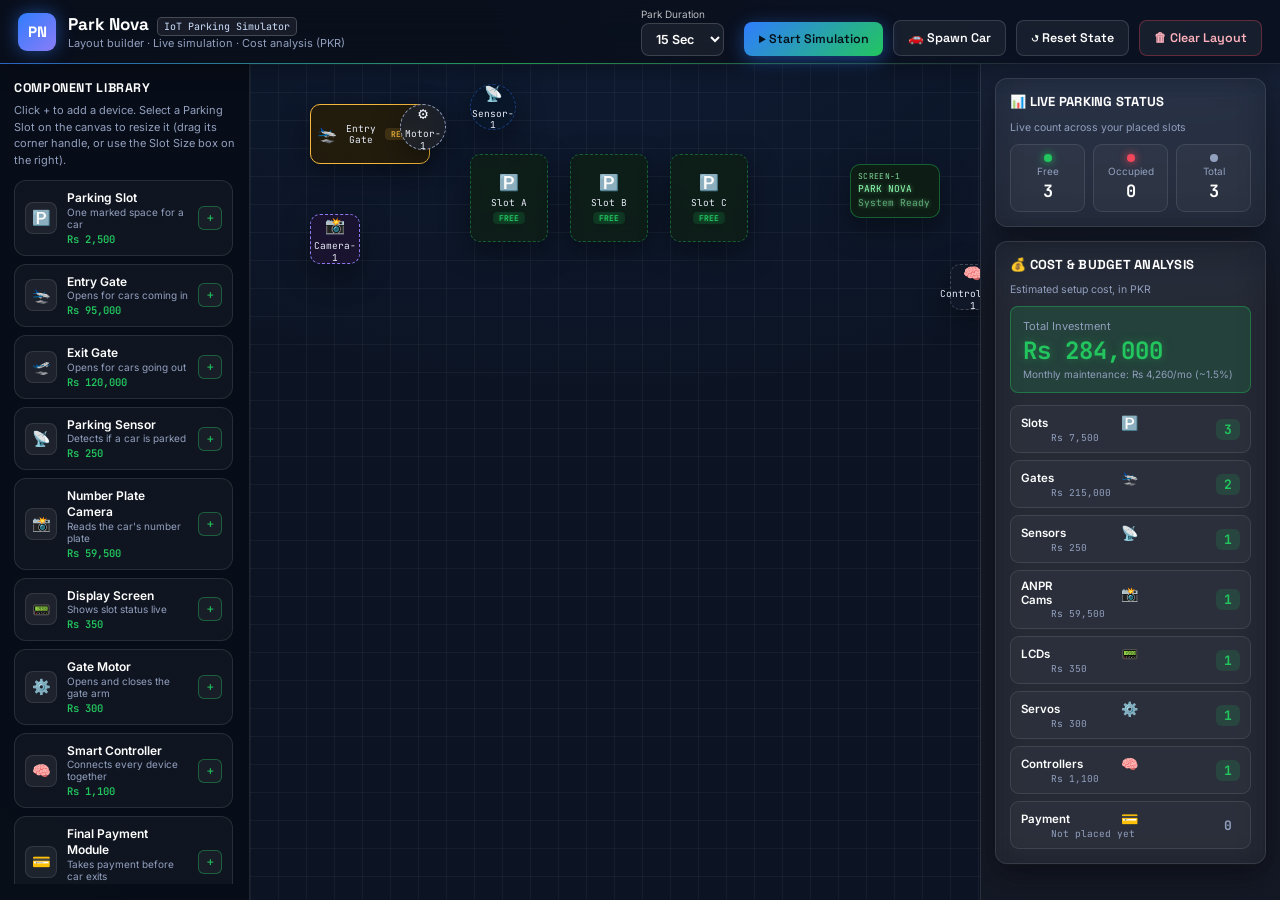
==== simulation.html @ efc7cf53 "Updated Simulation" ====
<!DOCTYPE html>
<html lang="ur">
<head>
<meta charset="UTF-8">
<meta name="viewport" content="width=device-width, initial-scale=1.0">
<title>Park Nova — IoT Parking Simulator</title>
<link rel="preconnect" href="https://fonts.googleapis.com">
<link href="https://fonts.googleapis.com/css2?family=Space+Grotesk:wght@500;600;700&family=JetBrains+Mono:wght@400;500;700&family=Inter:wght@400;500;600&display=swap" rel="stylesheet">
<link rel="stylesheet" href="style.css">

</head>
<body>

<header class="topbar">
  <div class="brand">
    <div class="brand-mark">PN</div>
    <div class="brand-text">
      <h1>Park Nova <span class="tag">IoT Parking Simulator</span></h1>
      <p>Layout builder · Live simulation · Cost analysis (PKR)</p>
    </div>
  </div>
  <div class="topbar-actions">
    <!-- "SYSTEM STARTING" status pill hata diya gaya hai (user request) -->
    <div class="duration-picker">
      <span>Park Duration</span>
      <select id="durationSelect">
        <option value="10">10 Sec</option>
        <option value="15" selected>15 Sec</option>
        <option value="20">20 Sec</option>
        <option value="25">25 Sec</option>
      </select>
    </div>
    <button id="btnStart" class="btn btn-accent">▶ Start Simulation</button>
    <button id="btnSpawn" class="btn btn-ghost">🚗 Spawn Car</button>
    <button id="btnReset" class="btn btn-ghost">↺ Reset State</button>
    <button id="btnClear" class="btn btn-danger-ghost">🗑 Clear Layout</button>
  </div>
</header>

<main class="layout">

  <!-- LEFT: component library -->
  <aside class="panel lib">
    <h2>Component Library</h2>
    <p class="hint">Click + to add a device. Select a Parking Slot on the canvas to resize it (drag its corner handle, or use the Slot Size box on the right).</p>
    <div id="libList" class="lib-list"></div>
  </aside>

  <!-- CENTER: canvas -->
  <section class="canvas-wrap">
    <div id="canvas" class="canvas"></div>
  </section>

  <!-- RIGHT: cost analysis -->
  <aside class="panel side">

    <div class="card slot-size-card" id="slotSizeCard" style="display:none;">
      <h2>📐 Slot Size</h2>
      <p class="card-sub">Selected slot: <b id="slotSizeName">—</b></p>
      <div class="slot-size-controls">
        <label>Width (px)
          <input type="number" id="slotWidthInput" min="30" max="400" step="2">
        </label>
        <label>Height (px)
          <input type="number" id="slotHeightInput" min="30" max="400" step="2">
        </label>
      </div>
      <p class="card-sub" style="margin-top:8px;">Tip: you can also drag the small square on the slot's corner directly on the canvas.</p>
    </div>

    <div class="card status-card">
      <h2>📊 Live Parking Status</h2>
      <p class="card-sub">Live count across your placed slots</p>
      <div class="status-row-grid" id="statusRowGrid"></div>
    </div>

    <div class="card cost-card">
      <h2>💰 Cost &amp; Budget Analysis</h2>
      <p class="card-sub">Estimated setup cost, in PKR</p>
      <div class="total-box">
        <span>Total Investment</span>
        <strong id="totalCost">Rs 0</strong>
        <small id="monthlyCost">Monthly maintenance: Rs 0/mo</small>
      </div>
      <div class="stat-grid" id="statGrid"></div>
    </div>

  </aside>

</main>

<script src="script.js"></script>

</body>
</html>
---- style.css ----
/* =====================================================================
   Park Nova — IoT Parking Simulator
   style.css — dark glassmorphism dashboard theme.
   ===================================================================== */
:root{
  --bg: #0a0f1c;
  --panel: rgba(255,255,255,0.045);
  --panel-2: rgba(255,255,255,0.035);
  --panel-solid: #121a2b;
  --border: rgba(255,255,255,0.10);
  --border-strong: rgba(255,255,255,0.20);
  --text: #eef2fb;
  --muted: #92a0bf;

  --accent: #22c55e;        /* green — available / sensors OK */
  --accent-dim: rgba(34,197,94,.4);
  --accent-bg: rgba(34,197,94,.15);

  --amber: #f5b83d;         /* reserved / gates */
  --amber-bg: rgba(245,184,61,.15);

  --violet: #8b7cf6;        /* camera / ANPR */
  --violet-bg: rgba(139,124,246,.17);

  --danger: #f0475a;        /* occupied / delete */
  --danger-bg: rgba(240,71,90,.16);

  --blue: #2f7dff;          /* sensors / IoT activity / brand */
  --blue-dim: rgba(47,125,255,.4);
  --blue-bg: rgba(47,125,255,.15);
  --blue-dark: #0d1f3d;

  --font-display: 'Space Grotesk', sans-serif;
  --font-body: 'Inter', sans-serif;
  --font-mono: 'JetBrains Mono', monospace;
  --radius: 12px;
  --shadow: 0 10px 30px rgba(0,0,0,.4);
  --glass-blur: 18px;
}

*{ box-sizing: border-box; }

html,body{
  margin:0; height:100%;
  background:
    radial-gradient(1100px 650px at 88% -8%, rgba(47,125,255,.14), transparent 60%),
    radial-gradient(900px 600px at -8% 105%, rgba(34,197,94,.10), transparent 55%),
    var(--bg);
  color: var(--text);
  font-family: var(--font-body);
  overflow: hidden;
}

button{ font-family: var(--font-display); cursor:pointer; }
h1,h2{ font-family: var(--font-display); margin:0; }

/* ---------- topbar ---------- */
.topbar{
  height:64px;
  display:flex; align-items:center; justify-content:space-between;
  padding:0 18px;
  background: rgba(10,16,28,.72);
  backdrop-filter: blur(var(--glass-blur));
  -webkit-backdrop-filter: blur(var(--glass-blur));
  border-bottom:1px solid var(--border);
  box-shadow: 0 2px 24px rgba(0,0,0,.4);
  position:relative; z-index:20;
}
.topbar::after{
  content:''; position:absolute; left:0; right:0; bottom:-1px; height:1px;
  background: linear-gradient(90deg, var(--blue), var(--accent), transparent 80%);
  opacity:.7;
}
.brand{ display:flex; align-items:center; gap:12px; }
.brand-mark{
  width:38px; height:38px; border-radius:9px;
  background: linear-gradient(135deg, var(--blue), var(--violet));
  color:#fff; font-family:var(--font-display); font-weight:700;
  display:flex; align-items:center; justify-content:center; font-size:15px;
  box-shadow: 0 0 18px rgba(47,125,255,.5);
}
.brand-text h1{ font-size:17px; display:flex; align-items:baseline; gap:8px; color:#fff; }
.brand-text .tag{ font-size:10px; color:#cfe0ff; font-family:var(--font-mono); font-weight:400;
  border:1px solid rgba(255,255,255,.2); background:rgba(255,255,255,.06); padding:2px 6px; border-radius:5px; }
.brand-text p{ margin:0; font-size:11px; color: var(--muted); }

.topbar-actions{ display:flex; align-items:flex-end; gap:10px; }

.status-dot{ width:8px; height:8px; border-radius:50%; flex:none; }
.status-dot.online{ background:#22c55e; box-shadow:0 0 8px #22c55e; animation: pulse-dot 1.7s ease-in-out infinite; }
.status-dot.partial{ background:#f5b83d; box-shadow:0 0 8px #f5b83d; animation: pulse-dot 1.7s ease-in-out infinite; }
.status-dot.offline{ background:#5b6579; }
@keyframes pulse-dot{ 0%,100%{ opacity:1; } 50%{ opacity:.4; } }

.btn{
  border:1px solid var(--border); background:var(--panel-2); color:var(--text);
  padding:9px 14px; border-radius:8px; font-size:12.5px; font-weight:600;
  transition: transform .12s ease, border-color .12s ease, background .12s ease;
}
.btn:hover{ transform: translateY(-1px); border-color: var(--accent); }

/* topbar buttons sit on the dark glass header */
.topbar-actions .btn{
  background: rgba(255,255,255,.055); color:#fff; border-color: rgba(255,255,255,.14);
}
.topbar-actions .btn:hover{ background: rgba(255,255,255,.12); border-color: rgba(255,255,255,.3); }
.topbar-actions .btn-accent{
  background: linear-gradient(135deg, var(--blue), var(--accent)); color:#04101a; border:none;
  box-shadow: 0 4px 18px rgba(47,125,255,.45);
}
.topbar-actions .btn-accent:hover{ filter:brightness(1.08); }
.topbar-actions .btn-danger-ghost{ color:#ffb2bd; border-color: rgba(240,71,90,.35); }
.topbar-actions .btn-danger-ghost:hover{ background: rgba(240,71,90,.2); border-color:#ffb2bd; color:#fff; }

.btn-accent{ background: var(--accent); color:#04150c; border-color: var(--accent); }
.btn-ghost{ background: var(--panel-2); }
.btn-danger-ghost{ background: var(--panel-2); color: var(--danger); border-color: rgba(240,71,90,.3); }
.btn-danger-ghost:hover{ border-color: var(--danger); }

.duration-picker{ display:flex; flex-direction:column; gap:3px; font-size:10px; color:rgba(255,255,255,.72); margin-right:10px; }
.duration-picker select{
  background: rgba(255,255,255,.06); color:#fff; border:1px solid rgba(255,255,255,.16); border-radius:8px;
  padding:7px 10px; font-size:12.5px; font-weight:600; font-family: inherit; cursor:pointer;
}
.duration-picker select option{ background:#0f1726; color:#fff; }
.duration-picker select:focus{ outline:none; border-color: var(--blue); }

/* ---------- layout grid ---------- */
.layout{
  display:grid;
  grid-template-columns: 250px 1fr 300px;
  height: calc(100% - 64px);
}
.panel{ overflow:hidden; display:flex; flex-direction:column; }
.panel.lib{
  background: linear-gradient(rgba(8,13,24,.92), rgba(8,13,24,.92));
  backdrop-filter: blur(var(--glass-blur));
  -webkit-backdrop-filter: blur(var(--glass-blur));
}
.panel.side{
  background: var(--panel);
  backdrop-filter: blur(var(--glass-blur));
  -webkit-backdrop-filter: blur(var(--glass-blur));
}
.lib{ border-right:1px solid var(--border); padding:16px 14px; }
.side{ border-left:1px solid var(--border); padding:14px; gap:14px; overflow-y:auto; }
.lib h2, .side h2{ font-size:12.5px; letter-spacing:.05em; color:#fff; text-transform:uppercase; }

.hint{ font-size:11px; color:var(--muted); line-height:1.5; margin:6px 0 12px; }

/* ---------- component library ---------- */
.lib-list{ overflow-y:auto; display:flex; flex-direction:column; gap:8px; padding-right:2px; }
.lib-item{
  display:flex; align-items:center; gap:10px;
  border:1px solid var(--border); background: var(--panel-2);
  border-radius: var(--radius); padding:9px 10px; cursor:pointer;
  transition: border-color .12s ease, background .12s ease, transform .12s ease;
}
.lib-item:hover{ border-color: var(--blue); background: var(--blue-bg); transform: translateY(-1px); }
.lib-icon{
  width:32px; height:32px; border-radius:8px; display:flex; align-items:center; justify-content:center;
  font-size:15px; background: rgba(255,255,255,.06); border:1px solid var(--border); flex:none;
}
.lib-meta{ flex:1; min-width:0; }
.lib-meta .name{ font-size:12px; font-weight:600; line-height:1.3; color:#fff; }
.lib-meta .desc{ font-size:10px; color:var(--muted); }
.lib-meta .price{ font-family:var(--font-mono); font-size:10.5px; color:var(--accent); margin-top:2px; font-weight:600; }
.lib-add{
  width:24px; height:24px; border-radius:6px; border:1px solid var(--accent-dim); background: rgba(255,255,255,.04);
  color:var(--accent); font-size:14px; line-height:1; flex:none;
}
.lib-add:hover{ background: var(--accent); color:#04150c; }

/* ---------- canvas ---------- */
.canvas-wrap{
  position:relative; overflow:auto;
  background:
    linear-gradient(rgba(255,255,255,.045) 1px, transparent 1px) 0 0/28px 28px,
    linear-gradient(90deg, rgba(255,255,255,.045) 1px, transparent 1px) 0 0/28px 28px,
    radial-gradient(1200px 700px at 50% -10%, rgba(47,125,255,.07), transparent 60%),
    #0c1424;
}
.canvas{
  position:relative;
  width:1400px; height:1000px;
}

/* placed item base */
.placed{
  position:absolute; user-select:none; touch-action:none;
  border-radius:10px; border:1.5px dashed var(--border-strong);
  background: rgba(18,26,42,.88);
  backdrop-filter: blur(6px);
  box-shadow: var(--shadow);
  display:flex; flex-direction:column; align-items:center; justify-content:center;
  gap:4px; cursor:grab; padding:6px;
  font-family: var(--font-mono);
  color: var(--text);
}
.placed:active{ cursor:grabbing; }
.placed.selected{ border-color:#fff; border-style:solid; box-shadow:0 0 0 2px rgba(255,255,255,.22), var(--shadow); }
.placed .p-icon{ font-size:16px; }
.placed .p-label{ font-size:9.5px; color:#e7ecf7; text-align:center; line-height:1.2; }
.placed .p-status{
  font-size:8px; padding:1px 6px; border-radius:4px; font-weight:700; letter-spacing:.03em;
}
.placed .p-del{
  position:absolute; top:-8px; right:-8px; width:18px; height:18px; border-radius:50%;
  background: var(--danger); color:#fff; border:none; font-size:11px; line-height:1;
  display:none; align-items:center; justify-content:center;
  cursor:pointer; z-index:7;
}
.placed.selected .p-del{ display:flex; }

/* NEW: resize handle — only shown on a selected Parking Slot, bottom-right corner */
.placed .resize-handle{
  position:absolute; right:-7px; bottom:-7px; width:14px; height:14px;
  border-radius:3px; background:#fff; border:2px solid var(--blue);
  cursor:nwse-resize; display:none; z-index:6; box-shadow:0 0 6px rgba(0,0,0,.5);
}
.placed.slot.selected .resize-handle{ display:block; }

/* type variants */
.placed.slot{ width:78px; height:88px; border-color: var(--accent-dim); background: rgba(14,30,22,.88); }
.placed.slot .p-status.free{ background: var(--accent-bg); color: var(--accent); text-shadow:0 0 6px rgba(34,197,94,.55); }
.placed.slot .p-status.occupied{ background: var(--danger-bg); color: var(--danger); text-shadow:0 0 6px rgba(240,71,90,.55); }

.placed.entry-gate, .placed.exit-gate{
  width:120px; height:60px; border-color: var(--amber); border-style:solid; flex-direction:row; gap:8px;
  background: rgba(38,29,10,.88);
}
.placed.entry-gate .p-status, .placed.exit-gate .p-status{ background: var(--amber-bg); color:var(--amber); }
.placed.entry-gate .p-status.open, .placed.exit-gate .p-status.open{ background: var(--accent-bg); color: var(--accent); }

.placed.sensor{ width:46px; height:46px; border-radius:50%; border-color: var(--blue-dim); background: rgba(10,22,42,.88); transition: box-shadow .2s ease, border-color .2s ease; }
.placed.sensor .p-icon{ font-size:15px; }
.placed.sensor.detecting{ border-color: var(--blue); box-shadow: 0 0 0 8px var(--blue-bg); animation: pulse-ring-blue 1s ease-out; }

.placed.lcd{
  width:128px; height:66px; border-color: var(--accent-dim); border-style:solid; padding:5px 7px;
  background: #0d1c14; align-items:flex-start; justify-content:center; gap:2px;
}
.placed.lcd .p-label{ font-size:8px; color:#7fd99a; text-transform:uppercase; letter-spacing:.04em; }
.lcd-screen{ width:100%; display:flex; flex-direction:column; gap:1px; }
.lcd-line{
  font-family: var(--font-mono); font-size:9.5px; color:#8effb0; line-height:1.35;
  white-space:nowrap; overflow:hidden; text-overflow:ellipsis; width:100%;
  text-shadow: 0 0 5px rgba(142,255,176,.55);
}
.lcd-line.dim{ color:#5fae78; }

.placed.camera{ width:50px; height:50px; border-color: var(--violet); background: rgba(28,20,48,.88); transition: box-shadow .2s ease; position:relative; }
.placed.camera.detecting{ box-shadow: 0 0 0 8px var(--violet-bg); animation: pulse-ring-violet .9s ease-out; }
.placed.camera.detecting::after{ content:'●'; position:absolute; top:2px; right:4px; color:var(--danger); font-size:9px; animation: blink .35s steps(1) infinite; }

.placed.servo{ width:46px; height:46px; border-color: var(--muted); border-radius:50%; background: rgba(28,32,42,.88); }

@keyframes pulse-ring{ 0%{ box-shadow: 0 0 0 0 var(--accent-bg); } 70%{ box-shadow: 0 0 0 10px rgba(34,197,94,0); } 100%{ box-shadow: 0 0 0 0 rgba(34,197,94,0); } }
@keyframes pulse-ring-blue{ 0%{ box-shadow: 0 0 0 0 var(--blue-bg); } 70%{ box-shadow: 0 0 0 10px rgba(47,125,255,0); } 100%{ box-shadow: 0 0 0 0 rgba(47,125,255,0); } }
@keyframes pulse-ring-violet{ 0%{ box-shadow: 0 0 0 0 var(--violet-bg); } 70%{ box-shadow: 0 0 0 10px rgba(139,124,246,0); } 100%{ box-shadow: 0 0 0 0 rgba(139,124,246,0); } }
@keyframes blink{ 0%,100%{ opacity:1; } 50%{ opacity:0; } }

/* car */
.car{
  position:absolute; width:28px; height:16px; border-radius:4px;
  background: var(--amber); box-shadow:0 2px 10px rgba(245,184,61,.5);
  transition: left 1.4s ease, top 1.4s ease;
  display:flex; align-items:center; justify-content:center; font-size:10px; z-index:50;
}
.car-plate{
  position:absolute; top:-16px; left:50%; transform:translateX(-50%);
  font-family: var(--font-mono); font-size:8px; font-weight:700; color:#fff;
  background: #0a0f1c; padding:1px 5px; border-radius:4px; white-space:nowrap;
  box-shadow: var(--shadow); border:1px solid var(--border-strong);
}

.car-timer{
  position:absolute; top:-30px; left:50%; transform:translateX(-50%);
  font-family: var(--font-mono); font-size:8px; font-weight:700; color: var(--accent);
  background: rgba(34,197,94,.18); border:1px solid var(--accent-dim); padding:1px 5px; border-radius:4px; white-space:nowrap;
}
.car-timer.ending{ color: var(--danger); border-color: var(--danger); background: rgba(240,71,90,.18); animation: blink .5s steps(1) infinite; }

.placed.slot .p-timer{
  font-family: var(--font-mono); font-size:9px; font-weight:700; color: var(--accent);
  display:none;
}
.placed.slot .p-timer.showing{ display:inline-block; }
.placed.slot .p-timer.ending{ color: var(--danger); animation: blink .5s steps(1) infinite; }

.placed.exit-gate.paying{ box-shadow: 0 0 0 8px var(--blue-bg); position:relative; }
.placed.exit-gate.paying::after{
  content:'💳'; position:absolute; top:-14px; right:-6px; font-size:12px; animation: pulse-ring-blue 1s ease-out infinite;
}

.placed.payment{ width:46px; height:46px; border-color: var(--violet); background: rgba(28,20,48,.88); transition: box-shadow .2s ease; position:relative; }
.placed.payment.detecting{ box-shadow: 0 0 0 8px var(--violet-bg); animation: pulse-ring-violet 1s ease-out; }
.placed.payment.paid{ border-color: var(--accent); box-shadow: 0 0 0 8px var(--accent-bg); animation: pulse-ring 1s ease-out; }
.placed.payment.paid::after{ content:'✅'; position:absolute; top:-14px; right:-8px; font-size:12px; }

/* ---------- right side cards ---------- */
.card{
  border:1px solid var(--border); border-radius: var(--radius);
  background: var(--panel-2);
  backdrop-filter: blur(var(--glass-blur));
  -webkit-backdrop-filter: blur(var(--glass-blur));
  box-shadow: var(--shadow);
  padding:14px; flex: none;
}
.card h2{ margin-bottom:2px; color:#fff; font-size:13px; letter-spacing:.02em; }
.card-sub{ font-size:10.5px; color: var(--muted); margin-bottom:10px; }

/* ---------- live parking status pills ---------- */
.status-row-grid{ display:flex; gap:8px; margin-top:10px; }
.status-pill{
  flex:1; display:flex; flex-direction:column; align-items:center; gap:3px;
  border-radius:9px; padding:9px 6px; border:1px solid var(--border); background: rgba(255,255,255,.03);
}
.status-pill .dot{ width:8px; height:8px; border-radius:50%; }
.status-pill span{ font-size:10px; color: var(--muted); order:2; }
.status-pill strong{ font-family: var(--font-mono); font-size:17px; color: #fff; order:3; }
.status-pill.free .dot{ background: var(--accent); box-shadow:0 0 8px var(--accent); }
.status-pill.occupied .dot{ background: var(--danger); box-shadow:0 0 8px var(--danger); }
.status-pill.total .dot{ background: var(--muted); }

.total-box{
  margin-top:10px; padding:12px; border-radius:8px;
  background: var(--accent-bg);
  border:1px solid var(--accent-dim);
  display:flex; flex-direction:column; gap:2px;
}
.total-box span{ font-size:11px; color:var(--muted); }
.total-box strong{ font-family:var(--font-mono); font-size:24px; color:var(--accent); text-shadow:0 0 10px rgba(34,197,94,.4); }
.total-box small{ font-size:10px; color:var(--muted); }

.stat-grid{ display:flex; flex-direction:column; gap:7px; margin-top:12px; }
.stat{
  border:1px solid var(--border); border-radius:9px; padding:8px 10px; background: rgba(255,255,255,.03);
  display:grid; grid-template-columns: 22px 1fr auto; align-items:center; column-gap:8px;
}
.stat .stat-icon{ font-size:14px; text-align:center; }
.stat .k{ font-size:11.5px; color:#fff; font-weight:600; grid-row:1; }
.stat .stat-sub{ grid-column:2; grid-row:2; font-size:9.5px; color:var(--muted); font-family: var(--font-mono); }
.stat .v{
  font-family:var(--font-mono); font-size:13px; color:var(--accent); font-weight:700;
  grid-row: 1 / span 2; background: var(--accent-bg); border-radius:6px; padding:2px 8px; align-self:center;
}
.stat.empty .v{ color: var(--muted); background:transparent; }

/* ---------- slot size (width/height) controls card ---------- */
.slot-size-controls{ display:flex; flex-direction:column; gap:10px; margin-top:10px; }
.slot-size-controls label{ display:flex; flex-direction:column; gap:4px; font-size:11px; color:var(--muted); }
.slot-size-controls input{
  background: rgba(255,255,255,.06); color:#fff; border:1px solid var(--border-strong); border-radius:8px;
  padding:7px 10px; font-size:12.5px; font-weight:600; font-family: var(--font-mono);
}
.slot-size-controls input:focus{ outline:none; border-color: var(--blue); }

::-webkit-scrollbar{ width:8px; height:8px; }
::-webkit-scrollbar-thumb{ background: rgba(255,255,255,.14); border-radius:4px; }
::-webkit-scrollbar-track{ background: transparent; }
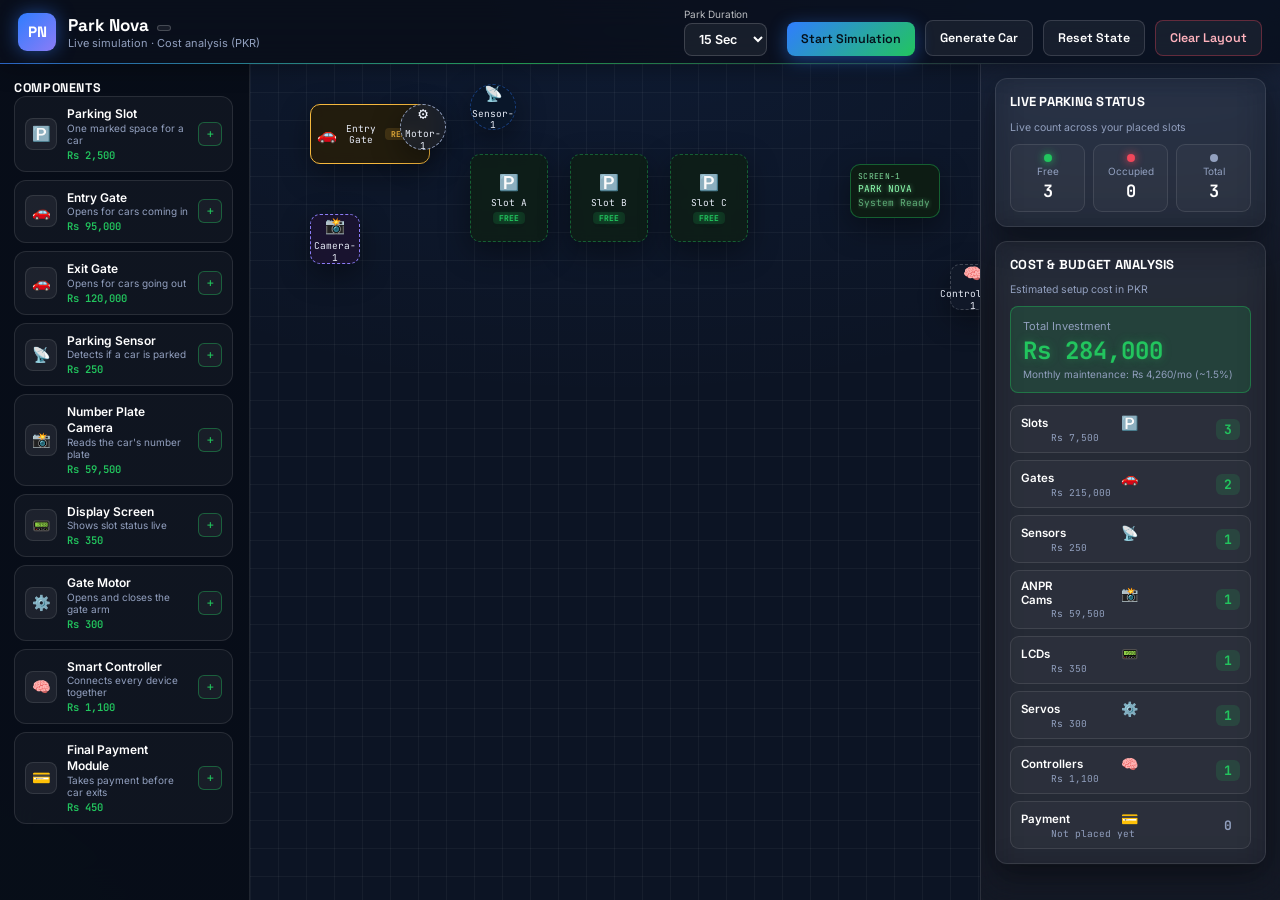
==== commit 38581024: "Updated Simulation" ====
--- a/simulation.html
+++ b/simulation.html
@@ -1,26 +1,24 @@
 <!DOCTYPE html>
-<html lang="ur">
+<html lang="en">
 <head>
 <meta charset="UTF-8">
 <meta name="viewport" content="width=device-width, initial-scale=1.0">
-<title>Park Nova — IoT Parking Simulator</title>
+<title>Park Nova </title>
 <link rel="preconnect" href="https://fonts.googleapis.com">
 <link href="https://fonts.googleapis.com/css2?family=Space+Grotesk:wght@500;600;700&family=JetBrains+Mono:wght@400;500;700&family=Inter:wght@400;500;600&display=swap" rel="stylesheet">
 <link rel="stylesheet" href="style.css">
-
 </head>
 <body>
-
 <header class="topbar">
   <div class="brand">
     <div class="brand-mark">PN</div>
     <div class="brand-text">
-      <h1>Park Nova <span class="tag">IoT Parking Simulator</span></h1>
-      <p>Layout builder · Live simulation · Cost analysis (PKR)</p>
+      <h1>Park Nova <span class="tag"></span></h1>
+      <p>Live simulation · Cost analysis (PKR)</p>
     </div>
   </div>
   <div class="topbar-actions">
-    <!-- "SYSTEM STARTING" status pill hata diya gaya hai (user request) -->
+   <!-- SYSTEM STARTING -->
     <div class="duration-picker">
       <span>Park Duration</span>
       <select id="durationSelect">
@@ -30,32 +28,26 @@
         <option value="25">25 Sec</option>
       </select>
     </div>
-    <button id="btnStart" class="btn btn-accent">▶ Start Simulation</button>
-    <button id="btnSpawn" class="btn btn-ghost">🚗 Spawn Car</button>
-    <button id="btnReset" class="btn btn-ghost">↺ Reset State</button>
-    <button id="btnClear" class="btn btn-danger-ghost">🗑 Clear Layout</button>
+    <button id="btnStart" class="btn btn-accent"> Start Simulation</button>
+    <button id="btnSpawn" class="btn btn-ghost"> Generate Car</button>
+    <button id="btnReset" class="btn btn-ghost"> Reset State</button>
+    <button id="btnClear" class="btn btn-danger-ghost"> Clear Layout</button>
   </div>
 </header>
-
 <main class="layout">
-
   <!-- LEFT: component library -->
   <aside class="panel lib">
-    <h2>Component Library</h2>
-    <p class="hint">Click + to add a device. Select a Parking Slot on the canvas to resize it (drag its corner handle, or use the Slot Size box on the right).</p>
+    <h2> Components </h2>
     <div id="libList" class="lib-list"></div>
   </aside>
-
   <!-- CENTER: canvas -->
   <section class="canvas-wrap">
     <div id="canvas" class="canvas"></div>
   </section>
-
   <!-- RIGHT: cost analysis -->
   <aside class="panel side">
-
     <div class="card slot-size-card" id="slotSizeCard" style="display:none;">
-      <h2>📐 Slot Size</h2>
+      <h2> Slot Size</h2>
       <p class="card-sub">Selected slot: <b id="slotSizeName">—</b></p>
       <div class="slot-size-controls">
         <label>Width (px)
@@ -65,18 +57,15 @@
           <input type="number" id="slotHeightInput" min="30" max="400" step="2">
         </label>
       </div>
-      <p class="card-sub" style="margin-top:8px;">Tip: you can also drag the small square on the slot's corner directly on the canvas.</p>
     </div>
-
     <div class="card status-card">
-      <h2>📊 Live Parking Status</h2>
+      <h2> Live Parking Status</h2>
       <p class="card-sub">Live count across your placed slots</p>
       <div class="status-row-grid" id="statusRowGrid"></div>
     </div>
-
     <div class="card cost-card">
-      <h2>💰 Cost &amp; Budget Analysis</h2>
-      <p class="card-sub">Estimated setup cost, in PKR</p>
+      <h2> Cost &amp; Budget Analysis</h2>
+      <p class="card-sub">Estimated setup cost in PKR</p>
       <div class="total-box">
         <span>Total Investment</span>
         <strong id="totalCost">Rs 0</strong>
@@ -84,12 +73,8 @@
       </div>
       <div class="stat-grid" id="statGrid"></div>
     </div>
-
   </aside>
-
 </main>
-
 <script src="script.js"></script>
-
 </body>
 </html>
--- a/style.css
+++ b/style.css
@@ -1,7 +1,4 @@
-/* =====================================================================
-   Park Nova — IoT Parking Simulator
-   style.css — dark glassmorphism dashboard theme.
-   ===================================================================== */
+/* style.css */
 :root{
   --bg: #0a0f1c;
   --panel: rgba(255,255,255,0.045);
@@ -54,7 +51,7 @@
 button{ font-family: var(--font-display); cursor:pointer; }
 h1,h2{ font-family: var(--font-display); margin:0; }
 
-/* ---------- topbar ---------- */
+/* topbar */
 .topbar{
   height:64px;
   display:flex; align-items:center; justify-content:space-between;
@@ -125,7 +122,7 @@
 .duration-picker select option{ background:#0f1726; color:#fff; }
 .duration-picker select:focus{ outline:none; border-color: var(--blue); }
 
-/* ---------- layout grid ---------- */
+/*  layout grid */
 .layout{
   display:grid;
   grid-template-columns: 250px 1fr 300px;
@@ -148,7 +145,7 @@
 
 .hint{ font-size:11px; color:var(--muted); line-height:1.5; margin:6px 0 12px; }
 
-/* ---------- component library ---------- */
+/* component library */
 .lib-list{ overflow-y:auto; display:flex; flex-direction:column; gap:8px; padding-right:2px; }
 .lib-item{
   display:flex; align-items:center; gap:10px;
@@ -171,7 +168,7 @@
 }
 .lib-add:hover{ background: var(--accent); color:#04150c; }
 
-/* ---------- canvas ---------- */
+/* canvas */
 .canvas-wrap{
   position:relative; overflow:auto;
   background:
@@ -211,8 +208,6 @@
   cursor:pointer; z-index:7;
 }
 .placed.selected .p-del{ display:flex; }
-
-/* NEW: resize handle — only shown on a selected Parking Slot, bottom-right corner */
 .placed .resize-handle{
   position:absolute; right:-7px; bottom:-7px; width:14px; height:14px;
   border-radius:3px; background:#fff; border:2px solid var(--blue);
@@ -298,7 +293,7 @@
 .placed.payment.paid{ border-color: var(--accent); box-shadow: 0 0 0 8px var(--accent-bg); animation: pulse-ring 1s ease-out; }
 .placed.payment.paid::after{ content:'✅'; position:absolute; top:-14px; right:-8px; font-size:12px; }
 
-/* ---------- right side cards ---------- */
+/* right side cards */
 .card{
   border:1px solid var(--border); border-radius: var(--radius);
   background: var(--panel-2);
@@ -310,7 +305,7 @@
 .card h2{ margin-bottom:2px; color:#fff; font-size:13px; letter-spacing:.02em; }
 .card-sub{ font-size:10.5px; color: var(--muted); margin-bottom:10px; }
 
-/* ---------- live parking status pills ---------- */
+/* live parking status pills */
 .status-row-grid{ display:flex; gap:8px; margin-top:10px; }
 .status-pill{
   flex:1; display:flex; flex-direction:column; align-items:center; gap:3px;
@@ -347,7 +342,7 @@
 }
 .stat.empty .v{ color: var(--muted); background:transparent; }
 
-/* ---------- slot size (width/height) controls card ---------- */
+/* slot size (width/height) controls card */
 .slot-size-controls{ display:flex; flex-direction:column; gap:10px; margin-top:10px; }
 .slot-size-controls label{ display:flex; flex-direction:column; gap:4px; font-size:11px; color:var(--muted); }
 .slot-size-controls input{
